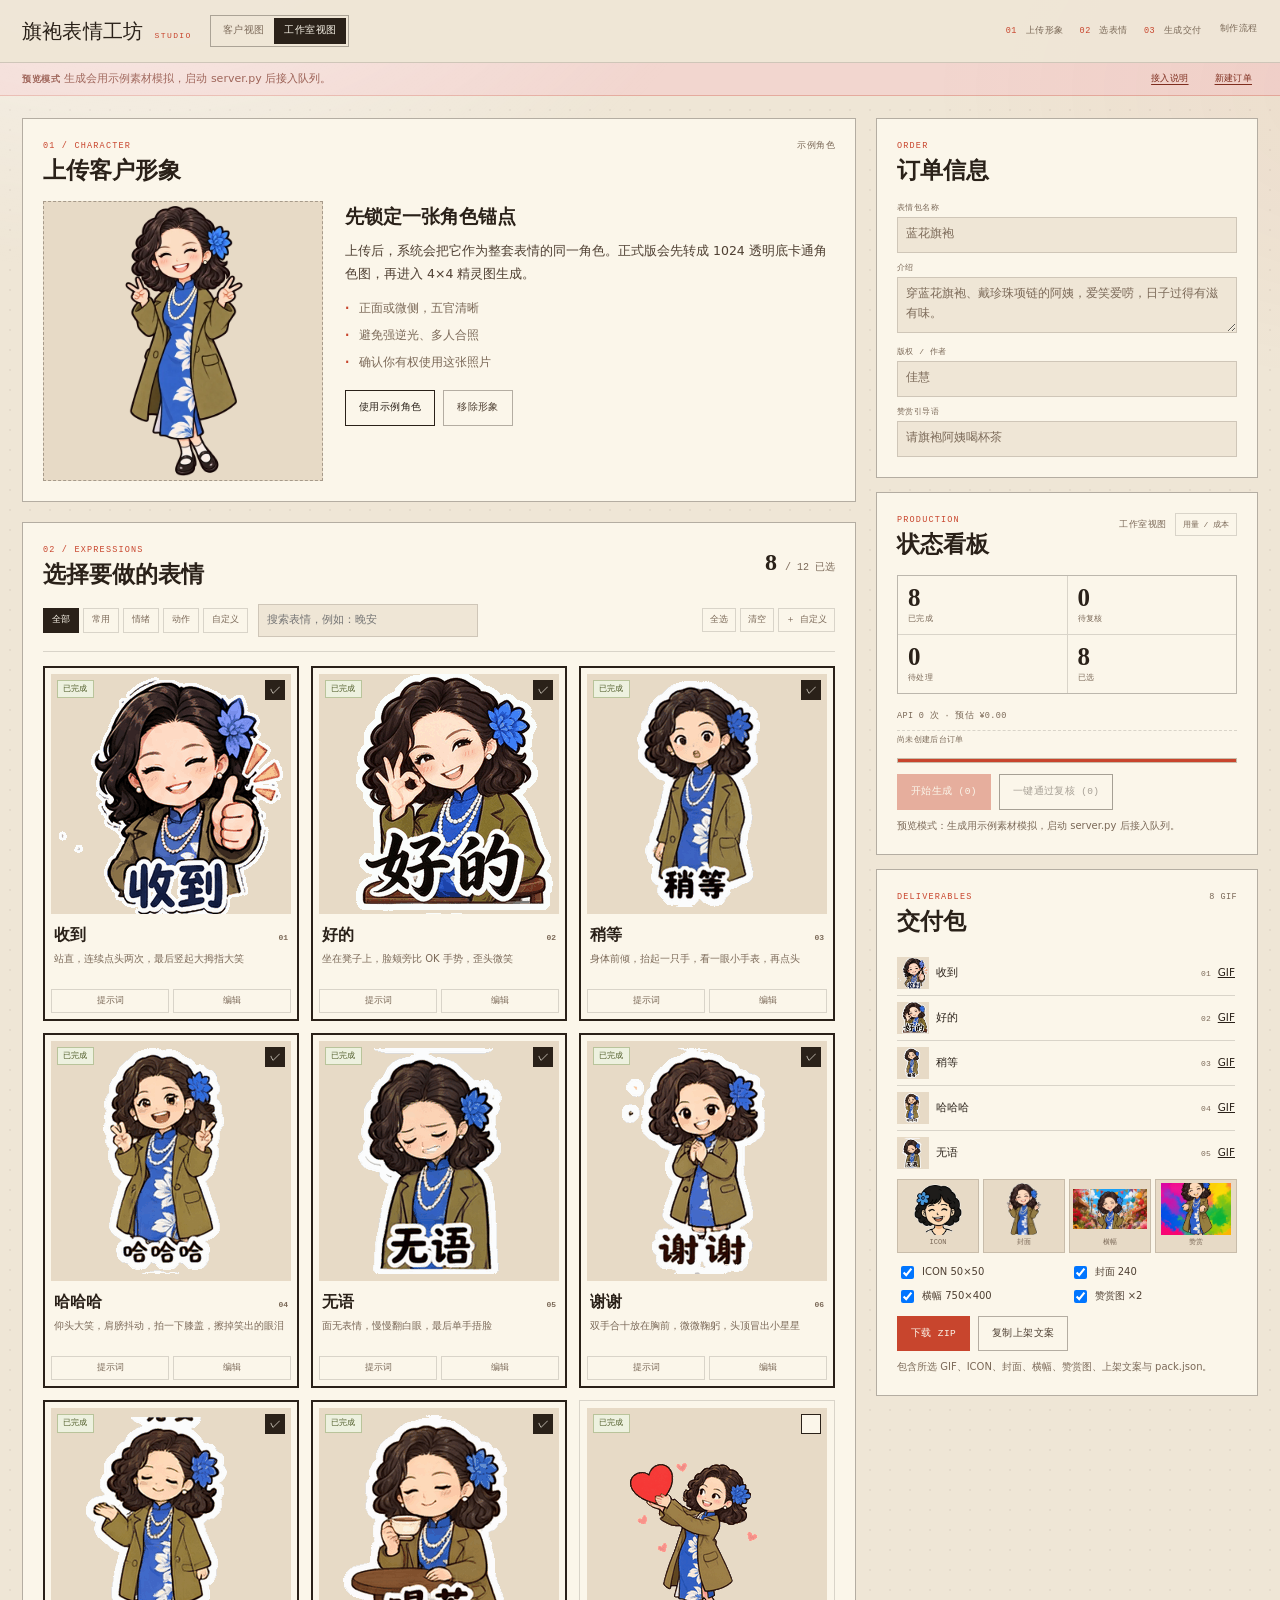
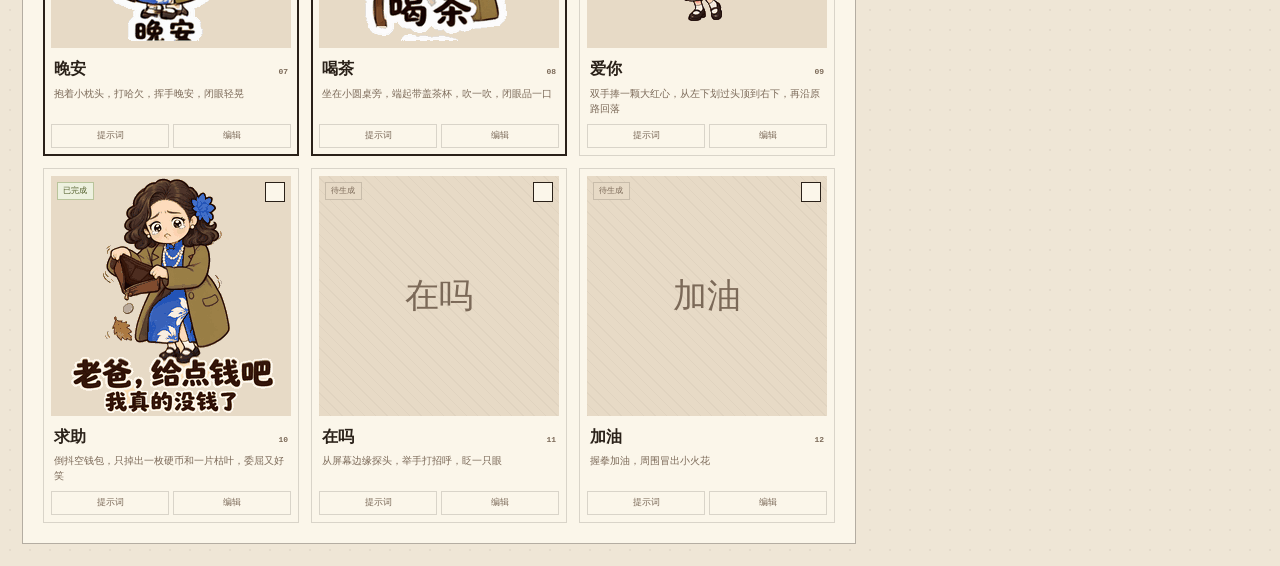
==== index.html @ b17ced9b "Initial open-source release: sticker studio" ====
<!doctype html>
<html lang="zh-CN">
<head>
<meta charset="utf-8">
<meta name="viewport" content="width=device-width, initial-scale=1">
<title>旗袍表情工坊 · 定制工作台</title>
<meta name="description" content="客户上传形象、选择表情、查看状态与提示词，生成一整套可上传微信的表情包素材。">
<link rel="stylesheet" href="styles.css">
<link rel="icon" href="data:image/svg+xml,%3Csvg xmlns='http://www.w3.org/2000/svg' viewBox='0 0 32 32'%3E%3Crect width='32' height='32' fill='%23f5edde'/%3E%3Ccircle cx='16' cy='16' r='9' fill='%23c8452d'/%3E%3C/svg%3E">
</head>
<body class="mode-studio">

<header class="app-bar">
  <div class="app-bar-inner">
    <a class="brand" href="index.html">旗袍表情工坊 <small>STUDIO</small></a>
    <div class="mode-switch" role="group" aria-label="视图模式">
      <button type="button" data-mode="client">客户视图</button>
      <button type="button" data-mode="studio" class="is-active">工作室视图</button>
    </div>
    <div class="steps" aria-hidden="true">
      <span><b>01</b> 上传形象</span>
      <span><b>02</b> 选表情</span>
      <span><b>03</b> 生成交付</span>
    </div>
    <a class="top-link" href="workflow.md" target="_blank" rel="noopener">制作流程</a>
  </div>
</header>

<div class="demo-banner">
  <div class="banner-inner">
    <span id="backendNote"><b>演示模式</b> 生成结果来自示例素材，接入后端后替换为客户本人。</span>
    <div>
      <button type="button" class="link-btn" id="devBtn">接入说明</button>
      <button type="button" class="link-btn" id="newOrderBtn">新建订单</button>
    </div>
  </div>
</div>

<main class="app-main">
  <div class="main-col">

    <section class="panel upload-panel" id="uploadPanel">
      <div class="panel-head">
        <div><p class="kicker">01 / CHARACTER</p><h2>上传客户形象</h2></div>
        <span class="panel-note" id="characterStatus">示例角色</span>
      </div>
      <div class="upload-grid">
        <label class="dropzone" id="dropzone" for="fileInput">
          <input type="file" id="fileInput" accept="image/png,image/jpeg,image/webp" hidden>
          <div class="drop-empty" id="dropEmpty">
            <span class="drop-icon">＋</span>
            <b>拖入照片，或点击上传</b>
            <small>正面、清晰、单人。支持 JPG / PNG / WebP</small>
          </div>
          <img id="characterPreview" alt="客户形象预览" hidden>
        </label>
        <div class="upload-info">
          <h3>先锁定一张角色锚点</h3>
          <p>上传后，系统会把它作为整套表情的同一角色。正式版会先转成 1024 透明底卡通角色图，再进入 4×4 精灵图生成。</p>
          <ul class="upload-tips">
            <li>正面或微侧，五官清晰</li>
            <li>避免强逆光、多人合照</li>
            <li>确认你有权使用这张照片</li>
          </ul>
          <div class="btn-row">
            <button type="button" class="btn" id="sampleBtn">使用示例角色</button>
            <button type="button" class="btn ghost" id="removeCharBtn">移除形象</button>
          </div>
        </div>
      </div>
    </section>

    <section class="panel catalog-panel">
      <div class="panel-head">
        <div><p class="kicker">02 / EXPRESSIONS</p><h2>选择要做的表情</h2></div>
        <div class="catalog-count"><b id="selectedCount">8</b> / <span id="totalCount">12</span> 已选</div>
      </div>

      <div class="catalog-toolbar">
        <div class="filters" id="filters"></div>
        <input class="search" id="searchInput" type="search" placeholder="搜索表情，例如：晚安">
        <div class="toolbar-actions">
          <button type="button" class="mini-btn" id="selectAllBtn">全选</button>
          <button type="button" class="mini-btn" id="clearBtn">清空</button>
          <button type="button" class="mini-btn studio-only" id="addStateBtn">＋ 自定义</button>
        </div>
      </div>

      <div class="catalog" id="catalog"></div>
    </section>
  </div>

  <aside class="rail" id="rail">
    <section class="panel order-panel">
      <div class="panel-head"><div><p class="kicker">ORDER</p><h2>订单信息</h2></div></div>
      <div class="order-form">
        <label for="packName">表情包名称<input id="packName" maxlength="20" autocomplete="off"></label>
        <label for="packIntro">介绍<textarea id="packIntro" maxlength="80"></textarea></label>
        <label for="packCopyright">版权 / 作者<input id="packCopyright" maxlength="20" autocomplete="off"></label>
        <label for="packReward">赞赏引导语<input id="packReward" maxlength="20" autocomplete="off"></label>
      </div>
    </section>

    <section class="panel status-panel">
      <div class="panel-head">
        <div><p class="kicker">PRODUCTION</p><h2>状态看板</h2></div>
        <div class="head-actions">
          <span class="panel-note" id="modeNote">工作室视图</span>
          <button type="button" class="mini-btn studio-only" id="usageBtn">用量 / 成本</button>
        </div>
      </div>
      <div class="status-grid">
        <div class="status-cell"><b id="statDone">8</b><span>已完成</span></div>
        <div class="status-cell"><b id="statReview">0</b><span>待复核</span></div>
        <div class="status-cell"><b id="statDraft">0</b><span>待处理</span></div>
        <div class="status-cell"><b id="statSelected">8</b><span>已选</span></div>
      </div>
      <button type="button" class="usage-inline studio-only" id="usageInline">API 0 次 · 预估 ¥0.00</button>
      <div class="order-ref studio-only" id="orderRef"></div>
      <div class="progress"><i id="progressBar"></i></div>
      <div class="btn-row">
        <button type="button" class="btn primary studio-only" id="generateBtn">开始生成</button>
        <button type="button" class="btn studio-only" id="approveBtn">一键通过复核</button>
        <button type="button" class="btn primary client-only" id="submitBtn">提交需求</button>
      </div>
      <p class="rail-note" id="railNote">演示模式：生成会使用示例素材，状态流程与真实生产一致。</p>
    </section>

    <section class="panel delivery-panel">
      <div class="panel-head">
        <div><p class="kicker">DELIVERABLES</p><h2>交付包</h2></div>
        <span class="panel-note" id="deliveryCount">8 GIF</span>
      </div>
      <div class="delivery-list" id="deliveryList"></div>
      <div class="asset-strip-mini">
        <figure><img src="assets/asset-icon.webp" alt="ICON 预览" data-asset-preview="icon"><figcaption>ICON</figcaption></figure>
        <figure><img src="assets/asset-cover.webp" alt="封面预览" data-asset-preview="cover"><figcaption>封面</figcaption></figure>
        <figure><img src="assets/asset-banner.webp" alt="横幅预览" data-asset-preview="banner"><figcaption>横幅</figcaption></figure>
        <figure><img src="assets/asset-reward-guide.webp" alt="赞赏图预览" data-asset-preview="reward_guide"><figcaption>赞赏</figcaption></figure>
      </div>
      <div class="asset-checks" id="assetChecks">
        <label><input type="checkbox" data-asset="icon" checked> ICON 50×50</label>
        <label><input type="checkbox" data-asset="cover" checked> 封面 240</label>
        <label><input type="checkbox" data-asset="banner" checked> 横幅 750×400</label>
        <label><input type="checkbox" data-asset="rewards" checked> 赞赏图 ×2</label>
      </div>
      <div class="btn-row">
        <button type="button" class="btn primary" id="downloadBtn">下载 ZIP</button>
        <button type="button" class="btn ghost" id="copyListingBtn">复制上架文案</button>
      </div>
      <p class="rail-note" id="downloadNote">包含所选 GIF、ICON、封面、横幅、赞赏图、上架文案与 pack.json。</p>
    </section>
  </aside>
</main>

<div class="mobile-bar" id="mobileBar">
  <span><b id="mobileCount">8</b> 张已选</span>
  <button type="button" class="btn" id="mobileRailBtn">查看订单</button>
</div>

<div class="overlay" id="overlay"></div>

<aside class="drawer" id="promptDrawer" aria-hidden="true">
  <div class="drawer-head">
    <div><p class="kicker">PROMPT</p><h2 id="drawerTitle">提示词</h2></div>
    <button type="button" class="icon-btn" id="drawerClose" aria-label="关闭">×</button>
  </div>
  <div class="drawer-body">
    <div class="drawer-meta">
      <label>状态
        <select id="drawerStatus">
          <option value="draft">待生成</option>
          <option value="queued">已提交</option>
          <option value="generating">生成中</option>
          <option value="review">待复核</option>
          <option value="done">已完成</option>
          <option value="failed">已退回</option>
        </select>
      </label>
      <button type="button" class="mini-btn" id="rewritePrompt">用模板重写</button>
      <button type="button" class="mini-btn" id="copyPrompt">复制</button>
    </div>
    <p class="drawer-note">提示词会随状态保存。客户视图看不到这一段。</p>
    <textarea id="promptText" spellcheck="false"></textarea>
  </div>
  <div class="drawer-foot">
    <button type="button" class="btn ghost" id="drawerCancel">取消</button>
    <button type="button" class="btn primary" id="drawerSave">保存提示词</button>
  </div>
</aside>

<div class="modal" id="stateModal" aria-hidden="true">
  <div class="modal-card">
    <div class="modal-head">
      <h2 id="stateModalTitle">自定义表情</h2>
      <button type="button" class="icon-btn" id="stateModalClose" aria-label="关闭">×</button>
    </div>
    <div class="form-grid">
      <label>含义词<input id="stateWord" maxlength="8" placeholder="例如：在吗"></label>
      <label>字幕<input id="stateCaption" maxlength="8" placeholder="默认同含义词"></label>
      <label>分类
        <select id="stateCat">
          <option>常用</option>
          <option>情绪</option>
          <option>动作</option>
          <option>自定义</option>
        </select>
      </label>
      <label class="full">动作描述<textarea id="stateAction" maxlength="120" placeholder="一句话描述这一张的姿势、表情、节奏"></textarea></label>
    </div>
    <p class="modal-note">保存后会按 4×4 模板自动生成提示词，也可以在提示词抽屉里改。</p>
    <div class="modal-foot">
      <button type="button" class="btn ghost" id="deleteStateBtn" hidden>删除</button>
      <button type="button" class="btn ghost" id="stateCancel">取消</button>
      <button type="button" class="btn primary" id="stateSave">保存</button>
    </div>
  </div>
</div>

<div class="modal" id="submitModal" aria-hidden="true">
  <div class="modal-card">
    <div class="modal-head">
      <h2>需求已提交</h2>
      <button type="button" class="icon-btn" id="submitClose" aria-label="关闭">×</button>
    </div>
    <p>工作室会在 24 小时内开始制作。你选择的 <b id="submitCount">0</b> 张表情已经进入队列。</p>
    <div class="order-no" id="orderNo"></div>
    <p class="modal-note">这是前端演示。接入后端后，这里会创建真实订单并发送通知。</p>
    <div class="modal-foot"><button type="button" class="btn primary" id="submitDone">知道了</button></div>
  </div>
</div>

<div class="modal" id="devModal" aria-hidden="true">
  <div class="modal-card">
    <div class="modal-head">
      <h2>接入真实生成</h2>
      <button type="button" class="icon-btn" id="devClose" aria-label="关闭">×</button>
    </div>
    <p>当前是前端演示，生成阶段用示例素材模拟。接后端时，把 <code>mockGenerate()</code> 换成真实任务队列即可。</p>
    <pre class="code-block">POST /api/generate
{
  "character": "data:image/jpeg;base64,...",
  "pack": { "name": "...", "intro": "...", "copyright": "..." },
  "states": [
    { "id": "night", "word": "晚安", "caption": "晚安",
      "action": "...", "prompt": "Use the character ..." }
  ]
}

200 OK
{
  "jobId": "job_123",
  "items": [
    { "id": "night", "status": "review", "gif": "/assets/night.gif", "icon": "/assets/icon.png" }
  ]
}</pre>
    <p class="modal-note">建议后端：接收角色图 → 调 DSH image-gen / DashScope → 去底与切帧 → 回传 GIF 与素材。前端轮询 job 状态。详细接口与数据模型见 <a href="BACKEND.md" target="_blank" rel="noopener">BACKEND.md</a>。</p>
    <div class="modal-foot"><button type="button" class="btn primary" id="devDone">知道了</button></div>
  </div>
</div>

<div class="modal" id="usageModal" aria-hidden="true">
  <div class="modal-card usage-card">
    <div class="modal-head">
      <div><p class="kicker">API USAGE</p><h2>调用与成本</h2></div>
      <button type="button" class="icon-btn" id="usageClose" aria-label="关闭">×</button>
    </div>
    <div class="usage-hero">
      <div><b id="usageCalls">0</b><span>累计 API 调用</span></div>
      <div><b id="usageCost">¥0.00</b><span>预估花费</span></div>
      <div><b id="usageToday">0</b><span>今日调用</span></div>
      <div><b id="usageRate">0%</b><span>成功率</span></div>
    </div>
    <p class="usage-note" id="usageNote">尚未连接后端，暂无真实用量。</p>
    <div class="usage-chart-head"><span>近 14 天调用</span><span id="usageMonth">本月 0 次 / ¥0.00</span></div>
    <div class="usage-chart" id="usageChart"></div>
    <div class="usage-two">
      <div><h3>按类型</h3><div class="usage-kinds" id="usageKinds"></div></div>
      <div><h3>最近调用</h3><div class="usage-recent" id="usageRecent"></div></div>
    </div>
    <p class="usage-foot">按 <a href="https://www.alibabacloud.com/help/zh/model-studio/qwen-image-3-0" target="_blank" rel="noopener">qwen-image-3.0 官方单价</a> 估算：输出 $0.024754/张，输入图 $0.00275/张。实际以百炼账单为准；失败请求按 0 计。</p>
  </div>
</div>

<div class="toast" id="toast" role="status" aria-live="polite"></div>

<script src="app.js"></script>
</body>
</html>
---- styles.css ----
:root{
  --paper:#efe6d6;
  --paper-2:#fbf6ea;
  --paper-3:#e7dac6;
  --ink:#2a2119;
  --ink-2:#4f4033;
  --ink-3:#7b6958;
  --line:rgba(42,33,25,.16);
  --line-strong:rgba(42,33,25,.34);
  --red:#c8452d;
  --red-soft:#f2d6cf;
  --blue:#2457c5;
  --blue-soft:#e1e8f8;
  --olive:#62652f;
  --olive-soft:#edf1df;
  --gold:#a5741f;
  --gold-soft:#fbf0d8;
  --pink:#df8fa1;
  --serif:"Songti SC","STSong","Noto Serif SC","Source Han Serif SC","SimSun",serif;
  --sans:"PingFang SC","Microsoft YaHei","Noto Sans SC",system-ui,-apple-system,sans-serif;
  --mono:"JetBrains Mono","SFMono-Regular","Cascadia Mono",Consolas,monospace;
}

*,*::before,*::after{box-sizing:border-box}
[hidden]{display:none!important}
html{scroll-behavior:smooth}
body{
  margin:0;
  color:var(--ink);
  background:var(--paper);
  background-image:radial-gradient(rgba(42,33,25,.05) 1px, transparent 1px);
  background-size:20px 20px;
  font-family:var(--sans);
  font-size:14px;
  line-height:1.65;
  -webkit-font-smoothing:antialiased;
}
body::before{
  content:"";
  position:fixed; inset:0; pointer-events:none; z-index:0;
  background:
    radial-gradient(1000px 600px at 10% -10%, rgba(255,255,255,.55), transparent 60%),
    radial-gradient(800px 500px at 110% 10%, rgba(200,69,45,.06), transparent 60%);
}
button,input,textarea,select{font:inherit; color:inherit}
img{max-width:100%;display:block}
a{color:inherit}
::selection{background:var(--red);color:var(--paper-2)}

.app-bar{
  position:sticky; top:0; z-index:60;
  background:rgba(239,230,214,.97);
  border-bottom:1px solid var(--line);
}
.app-bar-inner{
  max-width:1480px; margin:0 auto;
  height:62px; padding:0 22px;
  display:flex; align-items:center; gap:18px;
}
.brand{
  font-family:var(--serif);
  font-size:20px; letter-spacing:.01em;
  text-decoration:none; white-space:nowrap;
}
.brand small{
  font-family:var(--mono); font-size:8px; letter-spacing:.18em;
  color:var(--red); margin-left:6px;
}
.mode-switch{
  display:flex; border:1px solid var(--line-strong); padding:2px;
}
.mode-switch button{
  border:0; background:transparent; padding:5px 10px;
  font-family:var(--mono); font-size:9.5px; letter-spacing:.04em;
  color:var(--ink-3); cursor:pointer;
}
.mode-switch button.is-active{background:var(--ink);color:var(--paper-2)}
.steps{
  margin-left:auto; display:flex; gap:16px;
  font-family:var(--mono); font-size:8.5px; letter-spacing:.06em;
  color:var(--ink-3);
}
.steps b{color:var(--red);font-weight:500;margin-right:3px}
.top-link{
  font-family:var(--mono); font-size:9px; letter-spacing:.06em;
  color:var(--ink-3); text-decoration:none;
  border-bottom:1px solid transparent; padding-bottom:2px;
}
.top-link:hover{color:var(--ink);border-color:var(--red)}

.demo-banner{
  background:var(--red-soft);
  border-bottom:1px solid rgba(200,69,45,.3);
  color:#7c2d1e;
  font-size:11px;
}
.banner-inner{
  max-width:1480px; margin:0 auto; padding:7px 22px;
  display:flex; justify-content:space-between; align-items:center; gap:14px;
}
.banner-inner b{font-family:var(--mono);font-size:9px;letter-spacing:.08em}
.banner-inner div{display:flex;gap:14px;flex:none}
.link-btn{
  border:0;background:transparent;color:#7c2d1e;
  font-family:var(--mono);font-size:9px;letter-spacing:.04em;
  text-decoration:underline; text-underline-offset:3px; cursor:pointer;
}

.app-main{
  position:relative; z-index:1;
  max-width:1480px; margin:0 auto; padding:22px;
  display:grid; grid-template-columns:minmax(0,1fr) 382px;
  gap:20px; align-items:start;
}
.main-col{display:grid;gap:20px;min-width:0}
.rail{
  position:sticky; top:84px;
  display:grid; gap:14px; min-width:0;
}

.panel{
  background:var(--paper-2);
  border:1px solid var(--line-strong);
  padding:20px;
  min-width:0;
}
.panel-head{
  display:flex; justify-content:space-between; align-items:flex-start;
  gap:14px; margin-bottom:16px;
}
.kicker{
  margin:0 0 4px;
  font-family:var(--mono); font-size:8.5px; letter-spacing:.14em;
  color:var(--red); text-transform:uppercase;
}
.panel-head h2{
  margin:0; font-family:var(--serif); font-size:23px; line-height:1.2;
}
.panel-note{
  font-family:var(--mono); font-size:8.5px; letter-spacing:.05em;
  color:var(--ink-3); white-space:nowrap;
}

/* upload */
.upload-grid{display:grid;grid-template-columns:280px minmax(0,1fr);gap:22px}
.dropzone{
  position:relative; display:grid; place-items:center;
  min-height:250px; border:1px dashed var(--line-strong);
  background:var(--paper-3); cursor:pointer; overflow:hidden;
}
.dropzone:hover{border-color:var(--ink)}
.dropzone img{width:100%; height:100%; max-height:300px; object-fit:contain; background:var(--paper-3)}
.drop-empty{display:grid;place-items:center;text-align:center;gap:6px;padding:24px}
.drop-icon{
  width:38px;height:38px;border:1px solid var(--ink);border-radius:50%;
  display:grid;place-items:center;font-family:var(--mono);font-size:18px;
}
.drop-empty b{font-size:13px;font-weight:600}
.drop-empty small{font-size:10px;color:var(--ink-3);line-height:1.6}
.upload-info h3{font-family:var(--serif);font-size:19px;margin:0 0 8px}
.upload-info p{font-size:12.5px;color:var(--ink-2);line-height:1.8;margin:0 0 10px}
.upload-tips{margin:0 0 14px;padding:0;list-style:none}
.upload-tips li{position:relative;padding:4px 0 4px 14px;font-size:11.5px;color:var(--ink-3)}
.upload-tips li::before{content:"·";position:absolute;left:0;color:var(--red);font-weight:700}

.btn{
  display:inline-flex; align-items:center; justify-content:center; gap:7px;
  border:1px solid var(--ink); background:transparent; color:var(--ink);
  padding:9px 13px; font-family:var(--mono); font-size:9.5px; letter-spacing:.04em;
  cursor:pointer; text-decoration:none;
  transition:background .18s ease,color .18s ease,border-color .18s ease,transform .12s ease;
}
.btn:hover{background:var(--ink);color:var(--paper-2)}
.btn:active{transform:scale(.98)}
.btn.primary{background:var(--red);border-color:var(--red);color:var(--paper-2)}
.btn.primary:hover{background:var(--ink);border-color:var(--ink)}
.btn.ghost{border-color:var(--line-strong);color:var(--ink-2)}
.btn:disabled{opacity:.4;cursor:not-allowed;transform:none}
.btn:disabled:hover{background:transparent;color:var(--ink)}
.btn-row{display:flex;flex-wrap:wrap;gap:8px}

/* catalog */
.catalog-count{font-family:var(--mono);font-size:10px;color:var(--ink-3)}
.catalog-count b{font-family:var(--serif);font-size:24px;color:var(--ink);margin-right:2px}
.catalog-toolbar{
  display:flex; align-items:center; flex-wrap:wrap; gap:10px;
  padding-bottom:14px; margin-bottom:14px;
  border-bottom:1px solid var(--line);
}
.filters{display:flex;gap:4px;flex-wrap:wrap}
.filter{
  border:1px solid var(--line); background:transparent;
  padding:4px 8px; font-family:var(--mono); font-size:9px;
  color:var(--ink-3); cursor:pointer;
}
.filter.is-active{background:var(--ink);color:var(--paper-2);border-color:var(--ink)}
.search{
  flex:1; min-width:120px; max-width:220px;
  border:1px solid var(--line); background:var(--paper);
  padding:6px 8px; font-size:11px;
}
.search:focus{outline:2px solid var(--red);outline-offset:1px}
.toolbar-actions{display:flex;gap:4px;margin-left:auto}
.mini-btn{
  border:1px solid var(--line); background:transparent;
  padding:4px 7px; font-family:var(--mono); font-size:8.5px;
  color:var(--ink-3); cursor:pointer;
}
.mini-btn:hover{background:var(--ink);color:var(--paper-2);border-color:var(--ink)}

.catalog{display:grid;grid-template-columns:repeat(3,minmax(0,1fr));gap:12px}
.state-card{
  border:1px solid var(--line); background:var(--paper-2);
  padding:7px; position:relative; cursor:pointer;
  transition:border-color .18s ease,box-shadow .18s ease;
}
.state-card:hover{border-color:var(--line-strong)}
.state-card.is-selected{border-color:var(--ink);box-shadow:inset 0 0 0 1px var(--ink)}
.thumb{
  position:relative; aspect-ratio:1; background:var(--paper-3);
  overflow:hidden;
}
.thumb img{width:100%;height:100%;object-fit:contain}
.thumb .placeholder{
  position:absolute; inset:0; display:grid; place-items:center;
  font-family:var(--serif); font-size:34px; color:var(--ink-3);
  background:
    repeating-linear-gradient(45deg, rgba(42,33,25,.035) 0 1px, transparent 1px 8px),
    var(--paper-3);
}
.thumb .status{position:absolute;left:6px;top:6px}
.thumb .check{
  position:absolute;right:6px;top:6px;
  width:20px;height:20px;border:1px solid var(--ink);
  background:var(--paper-2); display:grid; place-items:center;
  font-family:var(--mono); font-size:11px;
}
.state-card.is-selected .thumb .check{background:var(--ink);color:var(--paper-2)}
.state-card.is-selected .thumb .check::before{content:"✓"}
.demo-tag{
  position:absolute;right:6px;bottom:6px;
  background:var(--red);color:var(--paper-2);
  font-family:var(--mono);font-size:7px;letter-spacing:.05em;
  padding:2px 4px;
}
.state-meta{padding:8px 3px 2px}
.state-meta h3{
  margin:0; font-family:var(--serif); font-size:16px;
  display:flex; justify-content:space-between; align-items:baseline; gap:6px;
}
.state-meta h3 span{font-family:var(--mono);font-size:8px;color:var(--ink-3)}
.state-meta p{
  margin:3px 0 0; font-size:10px; line-height:1.5; color:var(--ink-3);
  min-height:30px; display:-webkit-box;-webkit-line-clamp:2;-webkit-box-orient:vertical;overflow:hidden;
}
.state-actions{display:flex;gap:4px;margin-top:6px}
.state-actions .mini-btn{flex:1;text-align:center}
.state-actions .mini-btn.danger{color:var(--red);border-color:rgba(200,69,45,.4)}

.status{
  display:inline-block; border:1px solid transparent;
  padding:2px 5px; font-family:var(--mono); font-size:7.5px;
  letter-spacing:.03em; white-space:nowrap;
}
.status.done{background:var(--olive-soft);border-color:#b9c49b;color:#4d5a26}
.status.review{background:var(--gold-soft);border-color:#dec48e;color:#7d5715}
.status.generating{background:var(--blue-soft);border-color:#b4c4e8;color:#244b9e}
.status.draft,.status.queued{background:var(--paper-3);border-color:var(--line);color:var(--ink-3)}
.status.failed{background:#f7dcd6;border-color:#d9a69c;color:#9d2f1b}

/* rail */
.order-form label{display:block;margin:8px 0 0;font-family:var(--mono);font-size:8px;letter-spacing:.06em;color:var(--ink-3)}
.order-form input,.order-form textarea{
  width:100%; margin-top:3px; border:1px solid var(--line);
  background:var(--paper); padding:7px 8px; font-size:12px;
}
.order-form textarea{min-height:56px;resize:vertical}
.order-form input:focus,.order-form textarea:focus{outline:2px solid var(--red);outline-offset:1px}

.status-grid{
  display:grid;grid-template-columns:1fr 1fr;gap:1px;
  background:var(--line);border:1px solid var(--line);
}
.status-cell{background:var(--paper-2);padding:9px 10px}
.status-cell b{display:block;font-family:var(--serif);font-size:25px;line-height:1}
.status-cell span{display:block;margin-top:3px;font-family:var(--mono);font-size:7.5px;letter-spacing:.06em;color:var(--ink-3)}
.progress{height:5px;background:var(--paper-3);border:1px solid var(--line);margin:11px 0}
.progress i{display:block;height:100%;width:0;background:var(--red);transition:width .35s ease}
.rail-note{font-size:10px;line-height:1.6;color:var(--ink-3);margin:8px 0 0}

.delivery-list{display:grid;gap:0;max-height:220px;overflow:auto;padding-right:2px}
.delivery-item{
  display:flex;align-items:center;gap:7px;
  padding:6px 0;border-bottom:1px solid var(--line);
  font-size:10.5px;
}
.delivery-item img{width:32px;height:32px;object-fit:contain;background:var(--paper-3);flex:none}
.delivery-item .name{flex:1;min-width:0;overflow:hidden;text-overflow:ellipsis;white-space:nowrap}
.delivery-item .idx{font-family:var(--mono);font-size:8px;color:var(--ink-3)}
.delivery-empty{font-size:11px;color:var(--ink-3);padding:8px 0}
.asset-strip-mini{display:grid;grid-template-columns:repeat(4,1fr);gap:4px;margin:8px 0 10px}
.asset-strip-mini figure{margin:0;padding:3px;border:1px solid var(--line);background:var(--paper-3)}
.asset-strip-mini img{width:100%;height:52px;object-fit:contain;background:var(--paper-3)}
.asset-strip-mini figcaption{padding-top:2px;text-align:center;font-family:var(--mono);font-size:7px;color:var(--ink-3)}
.asset-checks{display:grid;grid-template-columns:1fr 1fr;gap:5px;margin:10px 0}
.asset-checks label{display:flex;align-items:center;gap:5px;font-size:10px;color:var(--ink-2)}

/* mobile bar */
.mobile-bar{
  display:none; position:fixed; left:0; right:0; bottom:0; z-index:70;
  background:var(--ink); color:var(--paper-2);
  padding:9px 16px; align-items:center; justify-content:space-between;
  font-family:var(--mono); font-size:10px;
}
.mobile-bar .btn{border-color:var(--paper-2);color:var(--paper-2);padding:7px 11px}
.mobile-bar .btn:hover{background:var(--paper-2);color:var(--ink)}

/* shared */
:focus-visible{outline:2px solid var(--red);outline-offset:2px}

/* drawer */
.overlay{
  position:fixed; inset:0; z-index:90;
  background:rgba(24,17,12,.42);
  opacity:0; pointer-events:none; transition:opacity .22s ease;
}
.overlay.is-open{opacity:1;pointer-events:auto}
.drawer{
  position:fixed; top:0; right:0; bottom:0; z-index:100;
  width:min(580px,100vw);
  background:var(--paper-2); border-left:1px solid var(--ink);
  transform:translateX(102%); transition:transform .25s ease;
  display:flex; flex-direction:column;
}
.drawer.is-open{transform:none}
.drawer-head{
  padding:16px 18px; border-bottom:1px solid var(--line);
  display:flex; justify-content:space-between; align-items:flex-start; gap:12px;
}
.drawer-head h2{margin:0;font-family:var(--serif);font-size:22px}
.icon-btn{
  border:1px solid var(--line-strong); background:transparent;
  width:30px;height:30px; display:grid; place-items:center;
  font-size:18px; line-height:1; cursor:pointer; flex:none;
}
.icon-btn:hover{background:var(--ink);color:var(--paper-2)}
.drawer-body{padding:16px 18px; overflow:auto; flex:1}
.drawer-meta{display:flex;align-items:center;gap:8px;flex-wrap:wrap}
.drawer-meta label{font-family:var(--mono);font-size:8px;letter-spacing:.06em;color:var(--ink-3);display:flex;align-items:center;gap:6px}
.drawer-meta select{border:1px solid var(--line);background:var(--paper);padding:5px 6px;font-size:10px}
.drawer-note{font-size:10px;color:var(--ink-3);margin:9px 0}
.drawer textarea{
  width:100%; min-height:360px; resize:vertical;
  background:#241c15; color:#f5ead8;
  border:1px solid #241c15; padding:14px;
  font-family:var(--mono); font-size:10.5px; line-height:1.75;
}
.drawer-foot{
  padding:12px 18px; border-top:1px solid var(--line);
  display:flex; justify-content:flex-end; gap:8px;
}

/* modal */
.modal{
  position:fixed; inset:0; z-index:110;
  background:rgba(24,17,12,.55);
  display:none; place-items:center; padding:20px;
}
.modal.is-open{display:grid}
.modal-card{
  background:var(--paper-2); border:1px solid var(--ink);
  width:min(660px,100%); max-height:90vh; overflow:auto;
  padding:20px 22px;
}
.modal-head{display:flex;justify-content:space-between;align-items:flex-start;gap:12px;margin-bottom:10px}
.modal-head h2{margin:0;font-family:var(--serif);font-size:24px}
.modal-card p{font-size:12px;line-height:1.8;color:var(--ink-2)}
.form-grid{display:grid;grid-template-columns:1fr 1fr;gap:10px 12px;margin:12px 0}
.form-grid label{display:block;font-family:var(--mono);font-size:8px;letter-spacing:.05em;color:var(--ink-3)}
.form-grid input,.form-grid select,.form-grid textarea{
  width:100%;margin-top:3px;border:1px solid var(--line);
  background:var(--paper);padding:7px 8px;font-size:12px;
}
.form-grid textarea{min-height:68px;resize:vertical}
.form-grid .full{grid-column:1 / -1}
.modal-note{font-size:10px;color:var(--ink-3)}
.modal-foot{display:flex;justify-content:flex-end;gap:8px;margin-top:14px}
.modal-foot .danger{margin-right:auto;color:var(--red);border-color:rgba(200,69,45,.4)}
.order-no{
  margin:12px 0; padding:10px 12px; border:1px dashed var(--line-strong);
  font-family:var(--mono); font-size:11px; color:var(--ink-2);
}
.code-block{
  background:#241c15;color:#f5ead8;padding:14px;overflow:auto;
  font-family:var(--mono);font-size:10px;line-height:1.7;
}

/* API usage */
.head-actions{display:flex;align-items:center;gap:8px}
.head-actions .mini-btn{padding:4px 7px;font-size:8px}
.usage-inline{
  width:100%;border:0;border-bottom:1px dashed var(--line);background:none;
  padding:7px 0;margin:8px 0 0;text-align:left;cursor:pointer;
  font-family:var(--mono);font-size:8.5px;letter-spacing:.04em;color:var(--ink-3);
}
.usage-inline:hover{color:var(--red)}
.order-ref{
  min-height:12px;margin:3px 0 0;font-family:var(--mono);
  font-size:7.5px;letter-spacing:.04em;color:var(--ink-3);
  overflow:hidden;text-overflow:ellipsis;white-space:nowrap;
}
.usage-card{width:min(790px,100%)}
.usage-hero{
  display:grid;grid-template-columns:repeat(4,minmax(0,1fr));
  border:1px solid var(--ink);margin:12px 0 8px;
}
.usage-hero > div{padding:12px 10px;border-right:1px solid var(--line)}
.usage-hero > div:last-child{border-right:0}
.usage-hero b{
  display:block;font-family:var(--serif);font-size:29px;
  font-weight:400;line-height:1;letter-spacing:-.02em;
}
.usage-hero span{
  display:block;margin-top:5px;font-family:var(--mono);
  font-size:7.5px;letter-spacing:.06em;color:var(--ink-3);
}
.usage-note{font-family:var(--mono);font-size:8.5px;color:var(--ink-3);margin:0 0 12px}
.usage-chart-head{
  display:flex;justify-content:space-between;gap:10px;margin:12px 0 6px;
  font-family:var(--mono);font-size:7.5px;letter-spacing:.06em;color:var(--ink-3);
}
.usage-chart{
  display:flex;align-items:flex-end;gap:5px;height:112px;
  border-bottom:1px solid var(--line-strong);padding:0 2px;
}
.usage-bar{
  flex:1;height:100%;display:flex;flex-direction:column;
  justify-content:flex-end;align-items:center;min-width:0;
}
.usage-bar i{
  display:block;width:100%;background:var(--red);opacity:.82;min-height:2px;
  transition:opacity .15s ease;
}
.usage-bar i.zero{height:1px;min-height:0;background:var(--line-strong);opacity:.55}
.usage-bar:hover i{opacity:1}
.usage-bar span{
  height:12px;padding-top:3px;font-family:var(--mono);
  font-size:6px;color:var(--ink-3);white-space:nowrap;
}
.usage-chart-empty{
  display:flex;align-items:center;justify-content:center;width:100%;height:100%;
  font-family:var(--mono);font-size:8.5px;color:var(--ink-3);
}
.usage-two{display:grid;grid-template-columns:1fr 1.35fr;gap:22px;margin-top:16px}
.usage-two h3{
  margin:0 0 6px;font-family:var(--mono);font-size:8px;
  font-weight:400;letter-spacing:.08em;color:var(--ink-3);
}
.usage-row{
  display:grid;grid-template-columns:1fr auto auto;gap:8px;align-items:baseline;
  padding:6px 0;border-bottom:1px dashed var(--line);
  font-family:var(--mono);font-size:8.5px;color:var(--ink-2);
}
.usage-row b{font-weight:600;color:var(--ink)}
.usage-row .muted{color:var(--ink-3)}
.usage-recent .usage-row{grid-template-columns:46px 1fr auto}
.usage-recent .usage-row .kind{overflow:hidden;text-overflow:ellipsis;white-space:nowrap}
.usage-recent .usage-row .ok{color:var(--blue)}
.usage-recent .usage-row .bad{color:var(--red)}
.usage-empty{
  padding:12px 0;font-family:var(--mono);font-size:8.5px;
  color:var(--ink-3);border-bottom:1px dashed var(--line);
}
.usage-foot{
  margin:14px 0 0;padding-top:8px;border-top:1px solid var(--line);
  font-family:var(--mono);font-size:7.5px;line-height:1.7;color:var(--ink-3);
}
.usage-foot a{color:var(--ink-2);text-decoration:underline;text-underline-offset:2px}

.toast{
  position:fixed; left:50%; bottom:26px; z-index:130;
  transform:translate(-50%,16px);
  background:var(--ink); color:var(--paper-2);
  padding:9px 14px; font-family:var(--mono); font-size:9.5px;
  opacity:0; pointer-events:none; transition:opacity .2s ease,transform .2s ease;
}
.toast.is-show{opacity:1;transform:translate(-50%,0)}

.empty-state{
  border:1px dashed var(--line); padding:22px; text-align:center;
  color:var(--ink-3); font-size:11px;
}

/* client mode */
body.mode-client .studio-only{display:none!important}
body.mode-client .client-only{display:inline-flex}
body.mode-client .delivery-panel .btn-row{display:none}
body.mode-client .delivery-item a{display:none}
.client-only{display:none}
body.mode-client .catalog-count b{color:var(--red)}

/* responsive */
@media (max-width: 1240px){
  .catalog{grid-template-columns:repeat(2,minmax(0,1fr))}
  .app-main{grid-template-columns:minmax(0,1fr) 350px}
}
@media (max-width: 1020px){
  .app-main{grid-template-columns:1fr;padding:16px}
  .rail{position:static;grid-template-columns:1fr 1fr}
  .steps{display:none}
  .mobile-bar{display:flex}
  body{padding-bottom:56px}
  .upload-grid{grid-template-columns:240px 1fr}
  .toast{bottom:70px}
}
@media (max-width: 760px){
  .usage-hero{grid-template-columns:1fr 1fr}
  .usage-hero > div:nth-child(2){border-right:0}
  .usage-hero > div:nth-child(-n+2){border-bottom:1px solid var(--line)}
  .usage-two{grid-template-columns:1fr;gap:16px}
  .usage-chart{height:92px}
  .app-bar-inner{height:auto;flex-wrap:wrap;padding:10px 16px;gap:10px}
  .brand{font-size:18px}
  .top-link{margin-left:auto}
  .banner-inner{padding:7px 16px;flex-direction:column;align-items:flex-start;gap:4px}
  .upload-grid{grid-template-columns:1fr}
  .dropzone{min-height:210px}
  .catalog{grid-template-columns:repeat(2,minmax(0,1fr));gap:9px}
  .catalog-toolbar{align-items:flex-start}
  .search{max-width:none;flex:1 0 100%}
  .toolbar-actions{margin-left:0}
  .rail{grid-template-columns:1fr}
  .panel{padding:15px}
  .panel-head h2{font-size:21px}
  .form-grid{grid-template-columns:1fr}
  .drawer{width:100vw}
}
@media (max-width: 420px){
  .catalog{grid-template-columns:1fr}
  .state-meta p{min-height:0}
  .mode-switch button{padding:5px 7px;font-size:8.5px}
  .brand small{display:none}
}

@media (prefers-reduced-motion: reduce){
  html{scroll-behavior:auto}
  *{transition:none!important}
}
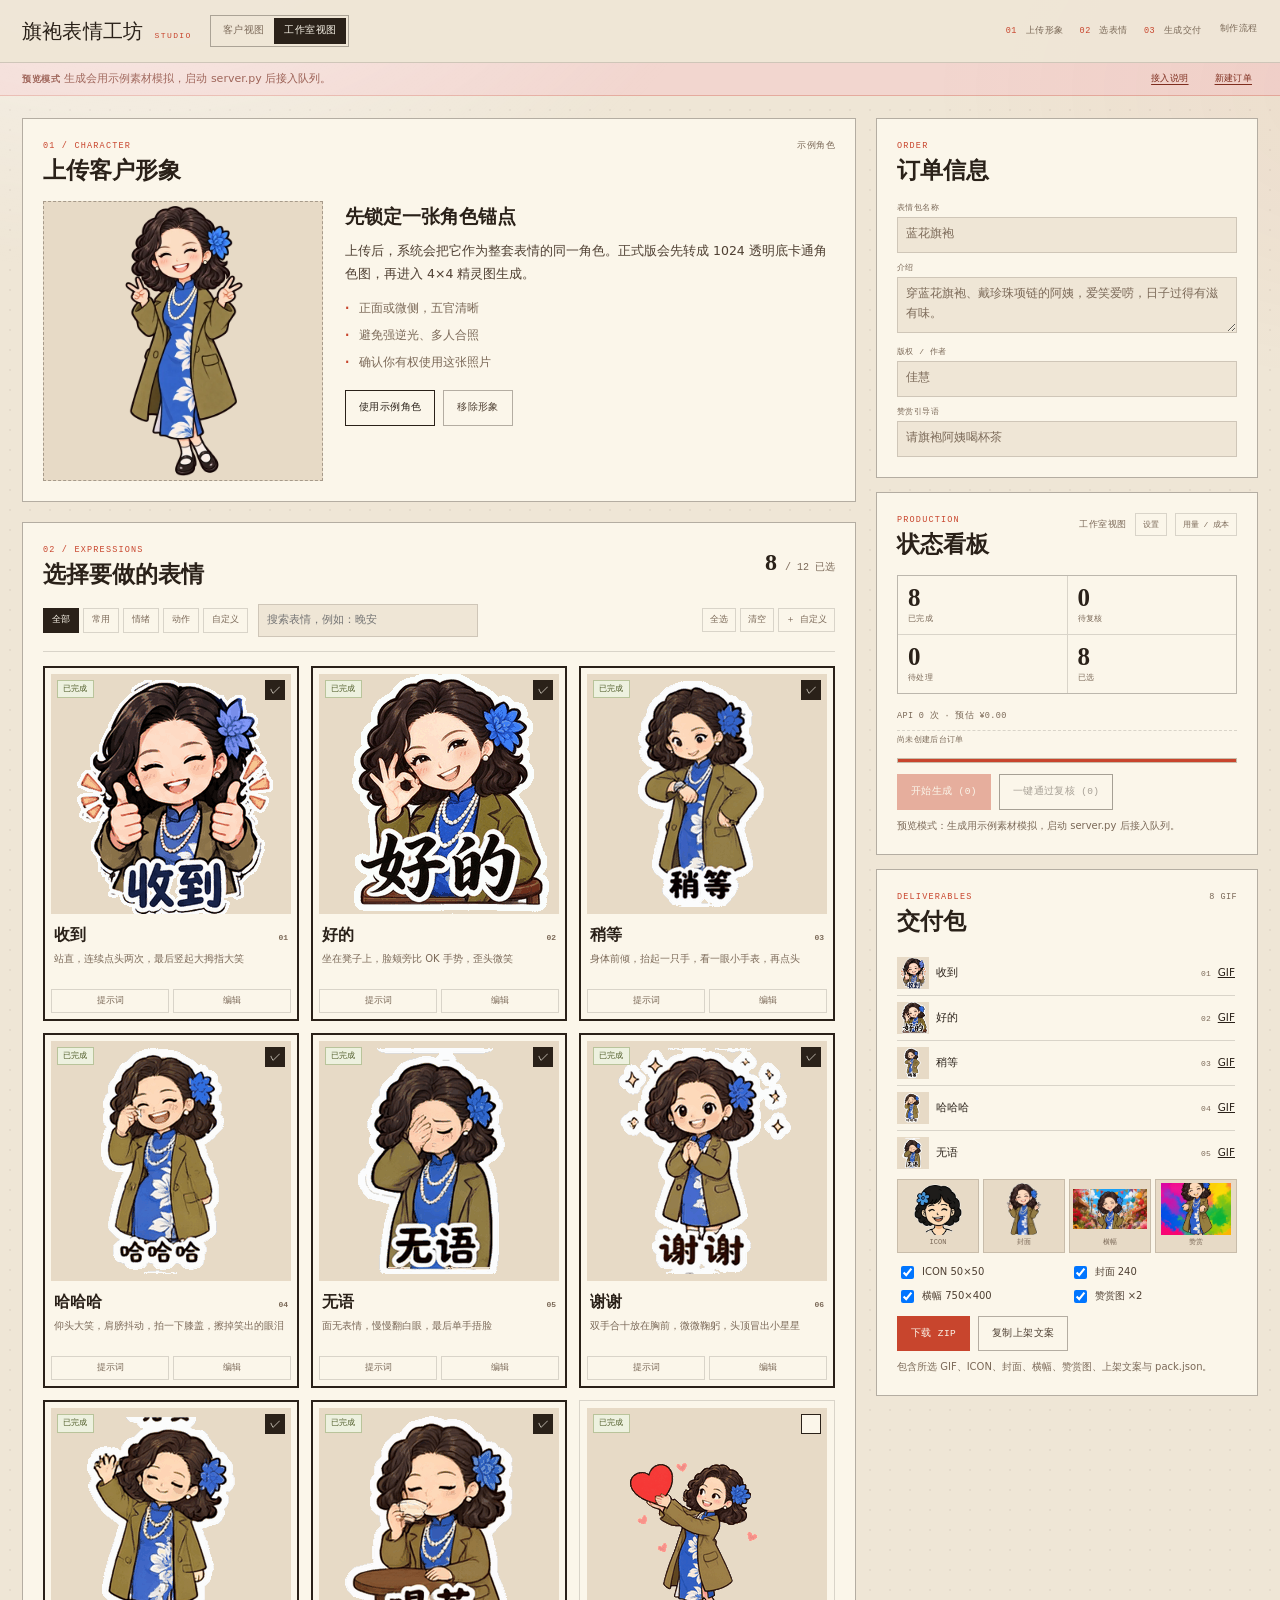
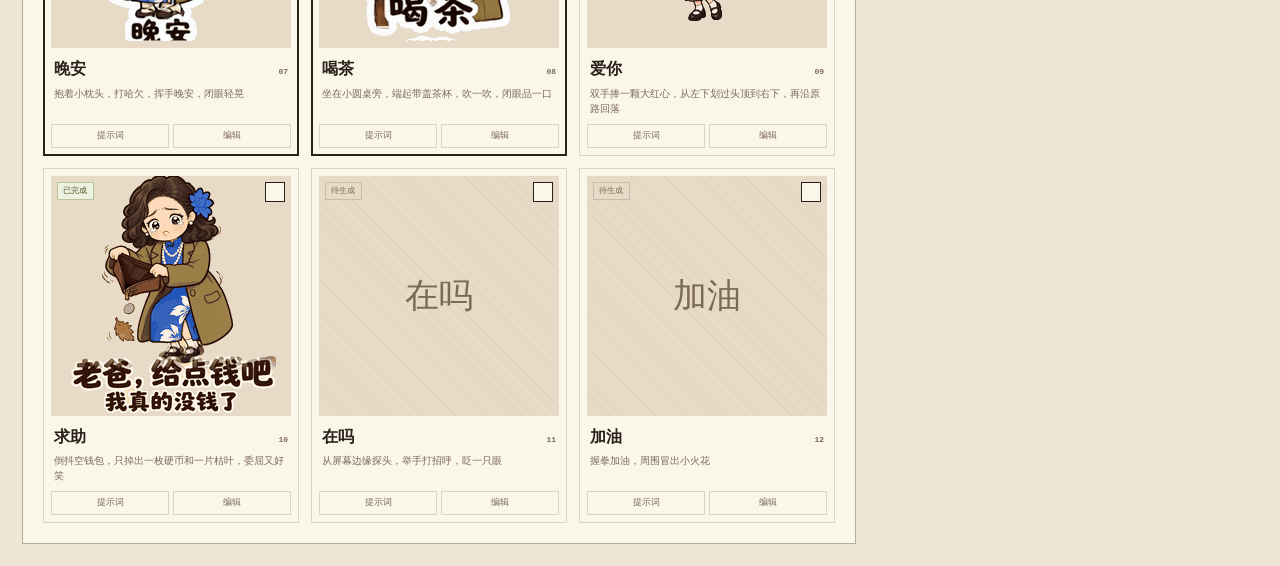
==== commit 6313df39: "Add backend settings UI and stronger sticker prompts" ====
--- a/index.html
+++ b/index.html
@@ -106,6 +106,7 @@
         <div><p class="kicker">PRODUCTION</p><h2>状态看板</h2></div>
         <div class="head-actions">
           <span class="panel-note" id="modeNote">工作室视图</span>
+          <button type="button" class="mini-btn studio-only" id="settingsBtn">设置</button>
           <button type="button" class="mini-btn studio-only" id="usageBtn">用量 / 成本</button>
         </div>
       </div>
@@ -282,6 +283,65 @@
   </div>
 </div>
 
+<div class="modal" id="settingsModal" aria-hidden="true">
+  <div class="modal-card settings-card">
+    <div class="modal-head">
+      <div><p class="kicker">SETTINGS</p><h2>接口与内容</h2></div>
+      <button type="button" class="icon-btn" id="settingsClose" aria-label="关闭">×</button>
+    </div>
+    <p class="modal-note" id="settingsKeyNote">正在读取配置...</p>
+    <div class="form-grid">
+      <label>生成方式
+        <select id="setProvider">
+          <option value="demo">Demo · 示例素材，不扣费</option>
+          <option value="dashscope">DashScope · 真实生成</option>
+        </select>
+      </label>
+      <label>模型
+        <input id="setModel" type="text" placeholder="qwen-image-3.0">
+      </label>
+      <label class="full">Base URL
+        <input id="setEndpoint" type="text" placeholder="https://dashscope.aliyuncs.com/api/v1">
+      </label>
+      <label class="full">API Key
+        <input id="setKey" type="password" placeholder="留空表示不修改" autocomplete="new-password">
+      </label>
+      <label class="full settings-check"><input id="setClearKey" type="checkbox"> 清除已保存的 Key</label>
+      <label>输入图单价 USD
+        <input id="setInputPrice" type="number" min="0" step="0.000001">
+      </label>
+      <label>输出图单价 USD
+        <input id="setOutputPrice" type="number" min="0" step="0.000001">
+      </label>
+      <label>USD → CNY
+        <input id="setRate" type="number" min="0" step="0.01">
+      </label>
+      <label>内容风格
+        <select id="setStyle">
+          <option value="cute">可爱贴纸 · 粗描边平涂</option>
+          <option value="soft">温柔手绘 · 柔和纸感</option>
+          <option value="bold">夸张搞笑 · 大动作</option>
+        </select>
+      </label>
+      <label>字幕语气
+        <select id="setTone">
+          <option value="short">短词 · 两到四个字</option>
+          <option value="warm">温柔 · 像在说话</option>
+          <option value="playful">俏皮 · 带一点玩笑</option>
+        </select>
+      </label>
+      <label class="full">额外内容要求
+        <textarea id="setExtra" maxlength="500" placeholder="例如：每张都保留珍珠项链，手势夸张一点，字幕要大"></textarea>
+      </label>
+    </div>
+    <p class="modal-note">保存后立即生效。当前只适配 DashScope 兼容接口，其他厂商需要新增 adapter。Key 只写入本机 <code>data/settings.json</code>，不会返回浏览器，也不会进 Git。改接口后建议先生成 1 张测试。</p>
+    <div class="modal-foot">
+      <button type="button" class="btn" id="settingsCancel">取消</button>
+      <button type="button" class="btn primary" id="settingsSave">保存设置</button>
+    </div>
+  </div>
+</div>
+
 <div class="toast" id="toast" role="status" aria-live="polite"></div>
 
 <script src="app.js"></script>
--- a/styles.css
+++ b/styles.css
@@ -410,6 +410,16 @@
   overflow:hidden;text-overflow:ellipsis;white-space:nowrap;
 }
 .usage-card{width:min(790px,100%)}
+.settings-card{width:min(720px,100%)}
+.settings-card code{
+  font-family:var(--mono);font-size:9px;
+  background:var(--paper-3);padding:1px 4px;
+}
+.settings-check{
+  display:flex!important;align-items:center;gap:6px;
+  font-family:var(--mono);font-size:9px;color:var(--ink-3);
+}
+.settings-check input{width:auto!important;margin:0!important}
 .usage-hero{
   display:grid;grid-template-columns:repeat(4,minmax(0,1fr));
   border:1px solid var(--ink);margin:12px 0 8px;
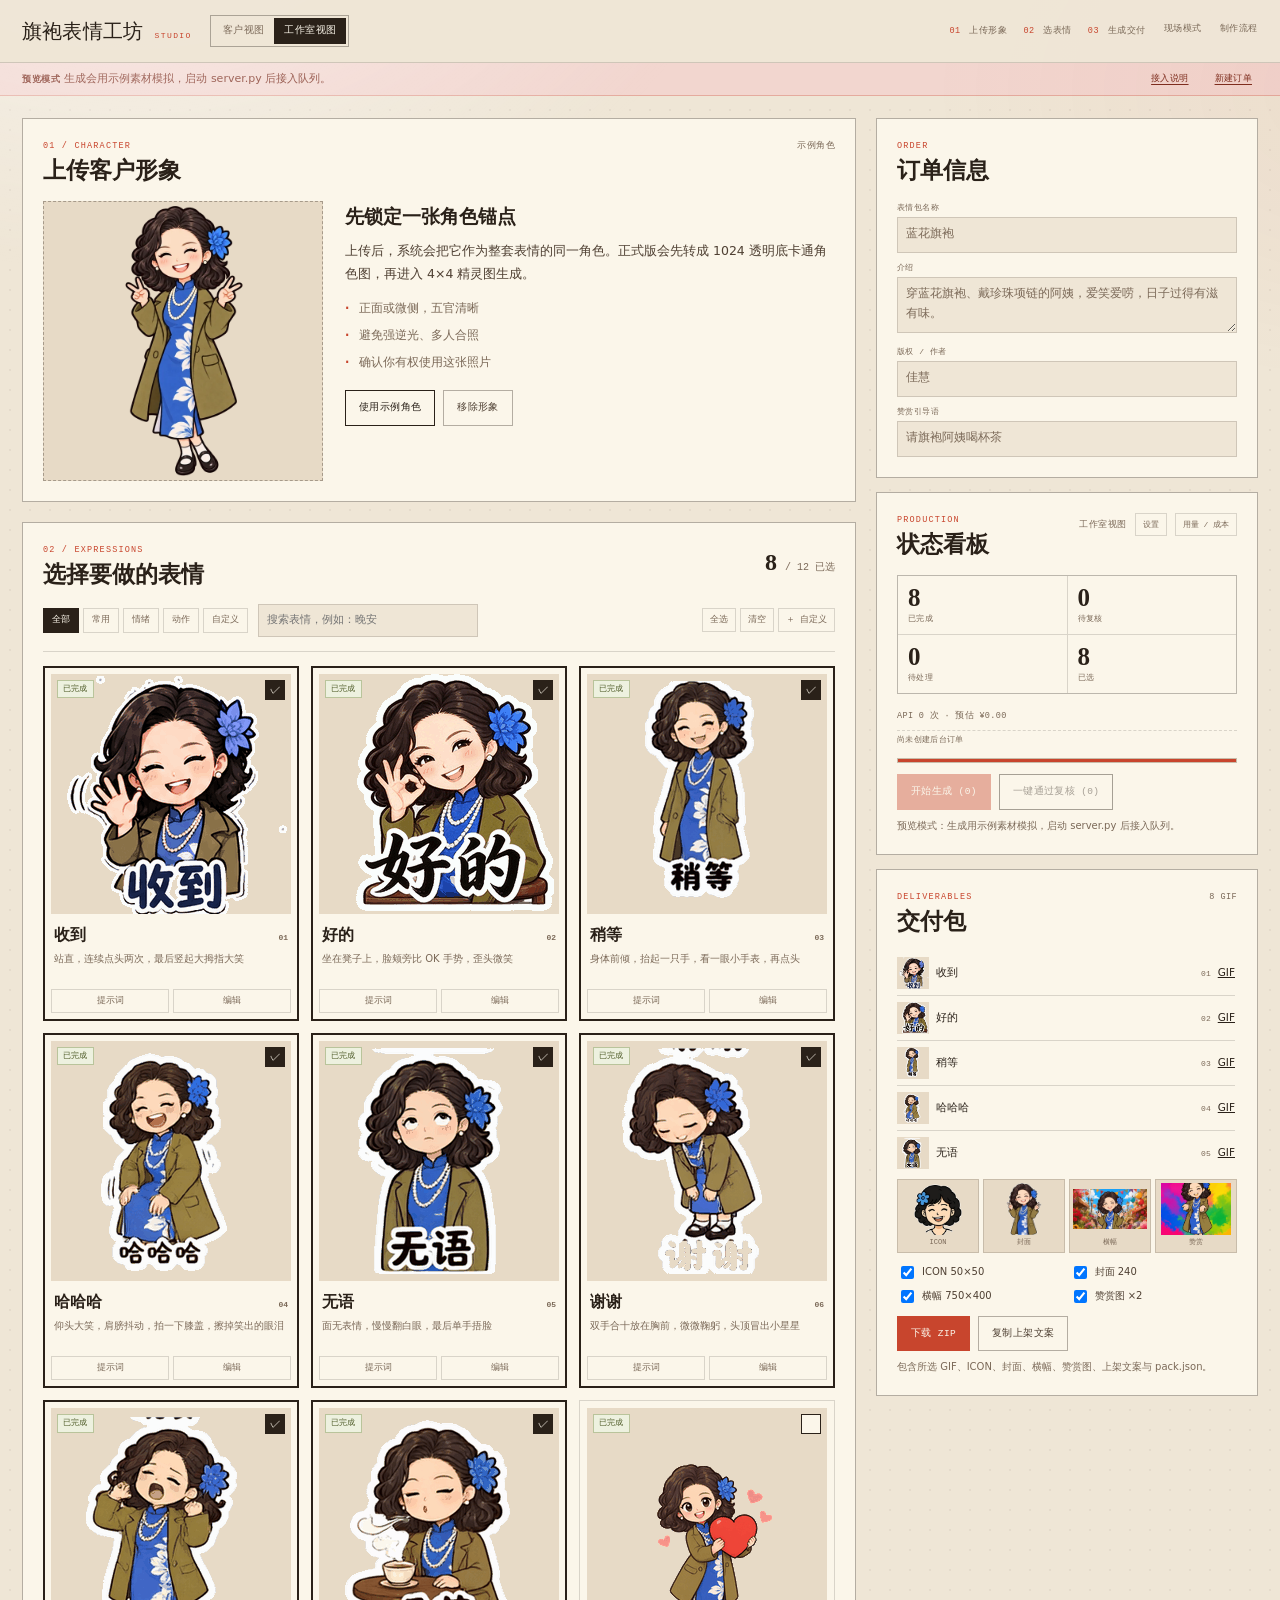
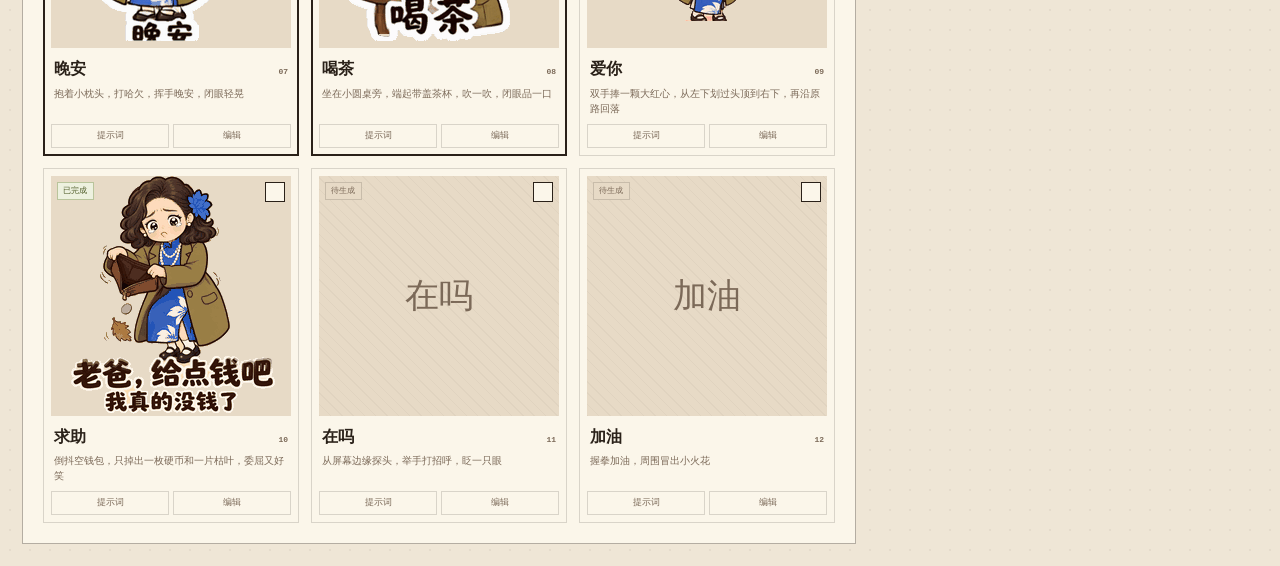
==== commit 6bde40cd: "Add kiosk booth flow, 1024 transparent character pipeline, QR claim" ====
--- a/index.html
+++ b/index.html
@@ -22,6 +22,7 @@
       <span><b>02</b> 选表情</span>
       <span><b>03</b> 生成交付</span>
     </div>
+    <a class="top-link studio-only" href="kiosk.html" target="_blank" rel="noopener">现场模式</a>
     <a class="top-link" href="workflow.md" target="_blank" rel="noopener">制作流程</a>
   </div>
 </header>
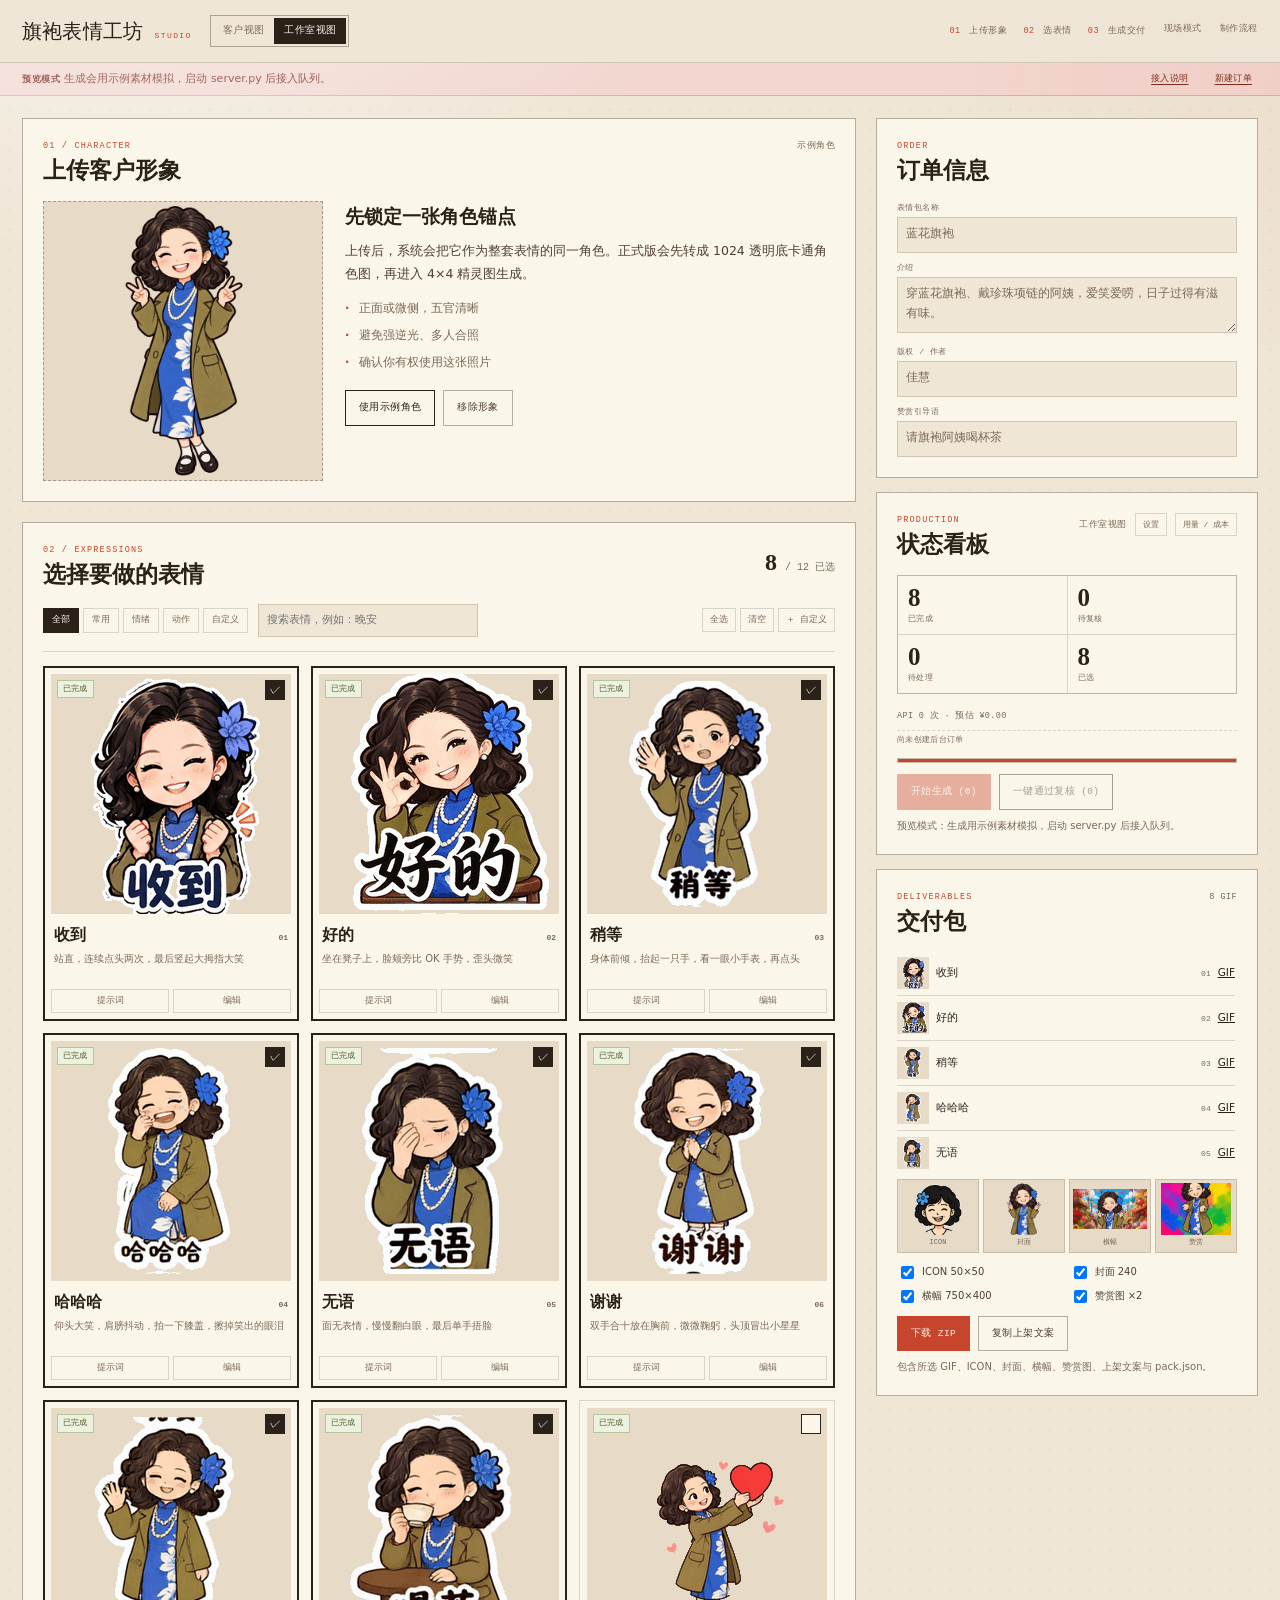
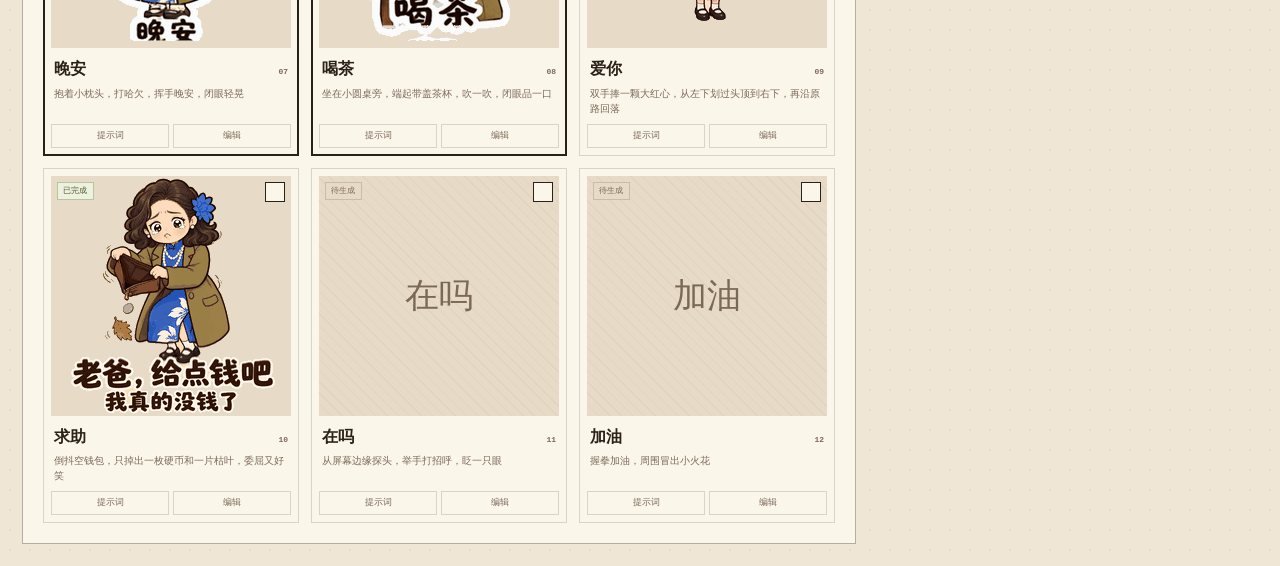
==== commit 3a240738: "Lock visual style, preserve character master, fix LAN QR" ====
--- a/index.html
+++ b/index.html
@@ -319,9 +319,7 @@
       </label>
       <label>内容风格
         <select id="setStyle">
-          <option value="cute">可爱贴纸 · 粗描边平涂</option>
-          <option value="soft">温柔手绘 · 柔和纸感</option>
-          <option value="bold">夸张搞笑 · 大动作</option>
+          <option value="locked">风格锁定 · 复古日系厚涂 Q 版</option>
         </select>
       </label>
       <label>字幕语气
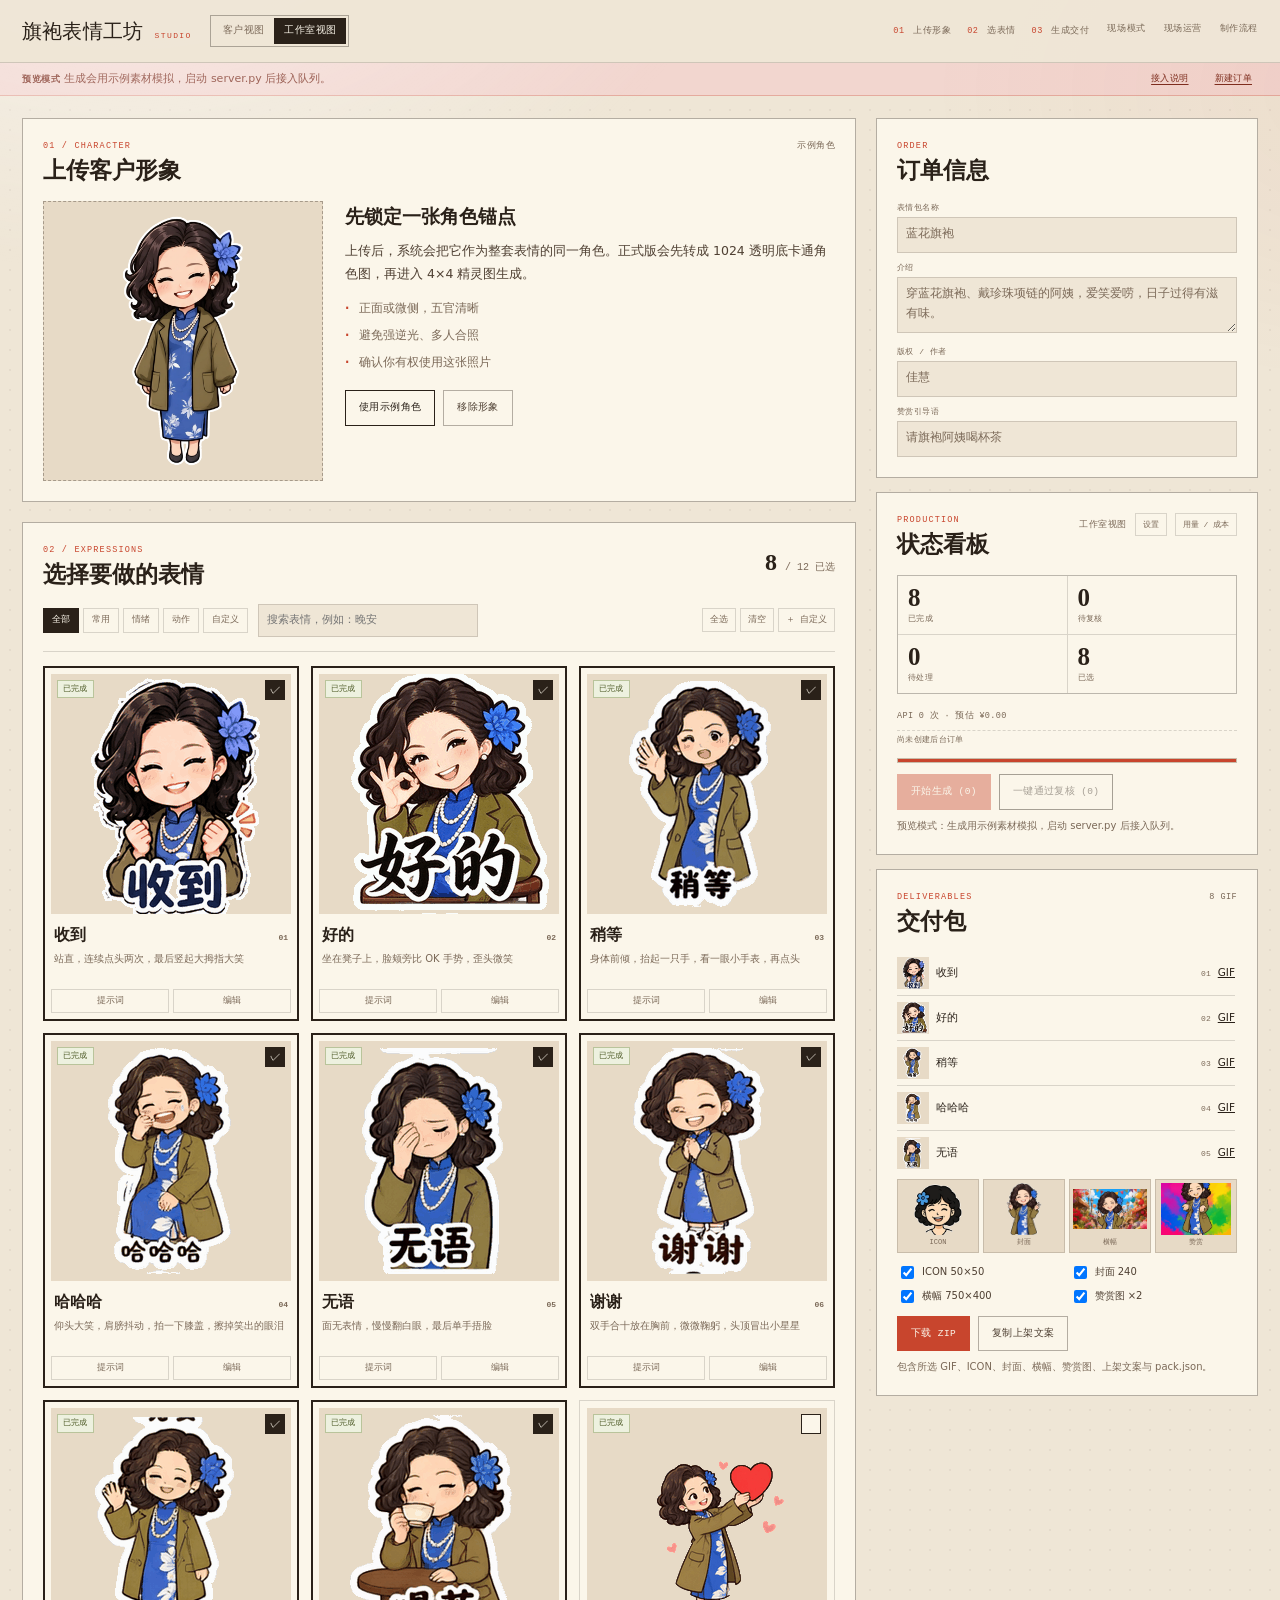
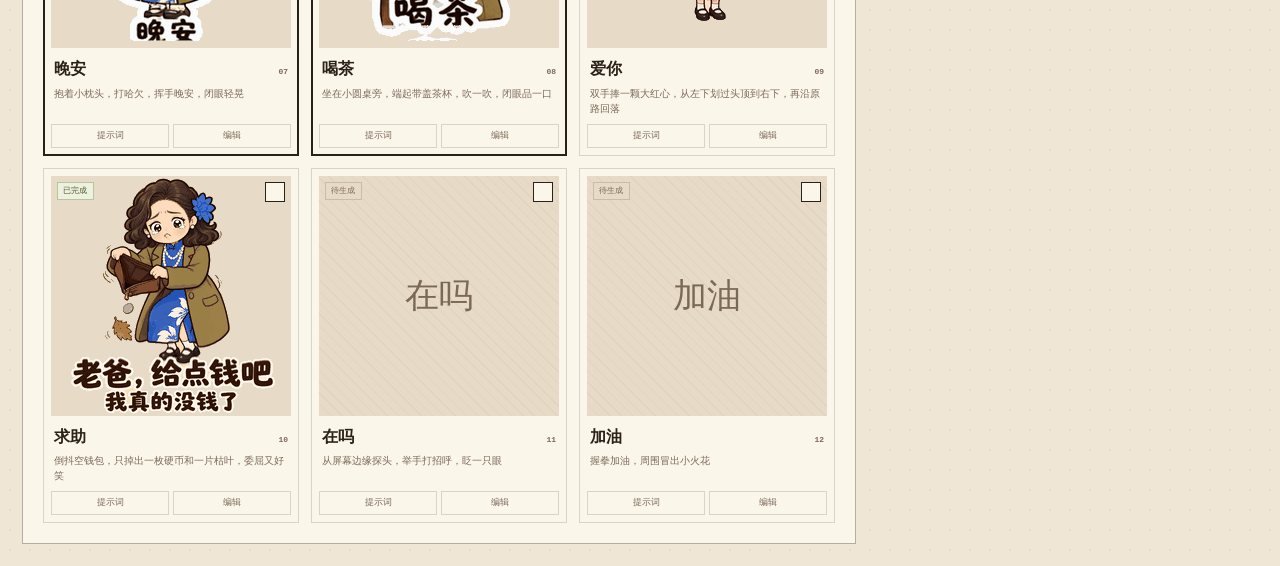
==== commit 346f682b: "Add booth operations console, session retention and retries" ====
--- a/index.html
+++ b/index.html
@@ -23,6 +23,7 @@
       <span><b>03</b> 生成交付</span>
     </div>
     <a class="top-link studio-only" href="kiosk.html" target="_blank" rel="noopener">现场模式</a>
+    <a class="top-link studio-only" href="booth.html" target="_blank" rel="noopener">现场运营</a>
     <a class="top-link" href="workflow.md" target="_blank" rel="noopener">制作流程</a>
   </div>
 </header>
